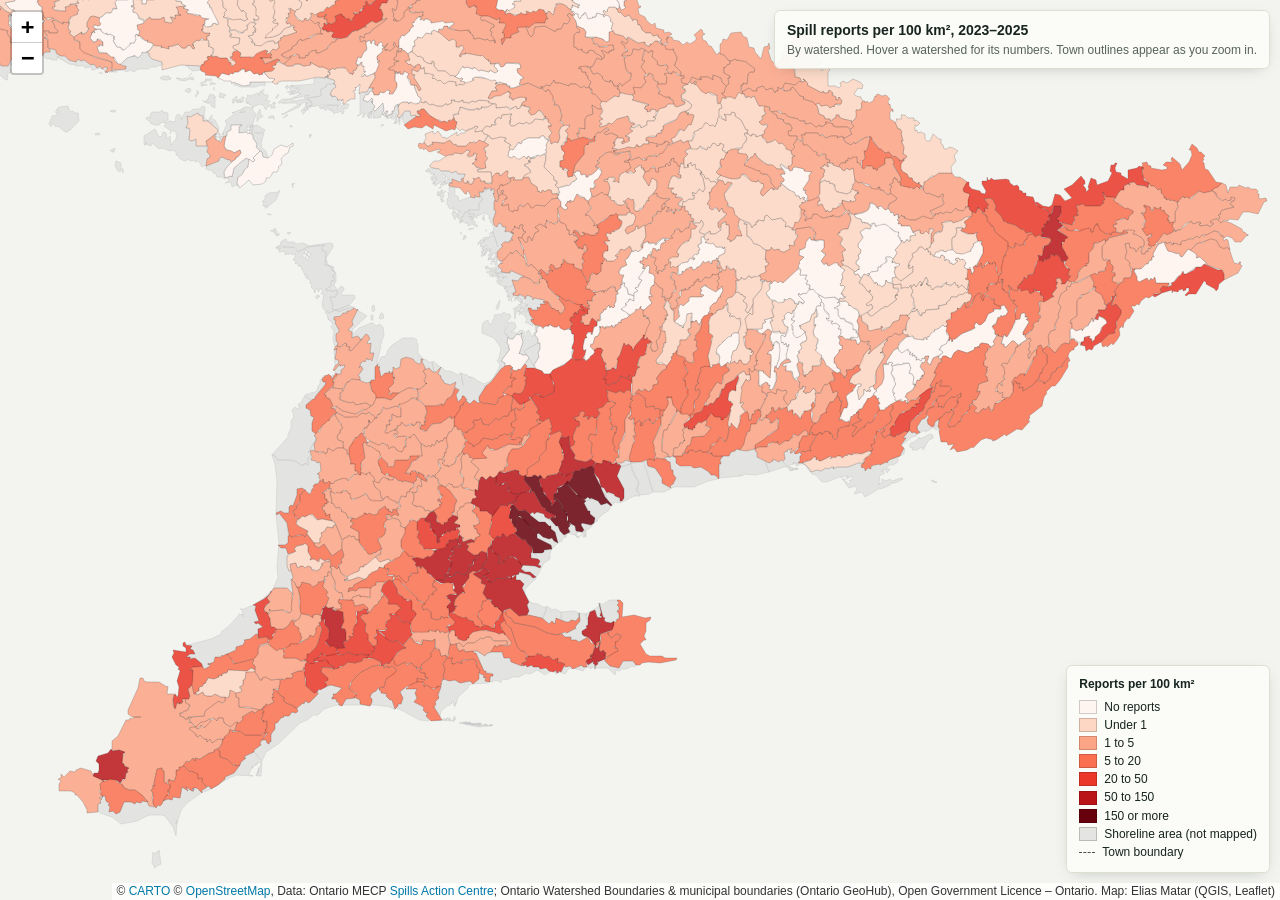
==== work/spills-map/index.html @ 02ea3e1d "Add interactive spills map" ====
<!doctype html>
<html lang="en">
<head>
<meta charset="utf-8">
<meta name="viewport" content="width=device-width, initial-scale=1">
<title>Ontario spill reports by watershed — Elias Matar</title>
<link rel="stylesheet" href="leaflet.css">
<link rel="stylesheet" href="https://fonts.googleapis.com/css2?family=IBM+Plex+Sans:wght@400;600&display=swap">
<style>
  html, body { margin:0; height:100%; background:#F3F4F0; font-family:'IBM Plex Sans', system-ui, sans-serif; color:#17241F; }
  #map { position:absolute; inset:0; background:#F3F4F0; }
  .panel { background:rgba(251,251,248,.94); border:1px solid #E0DED1; border-radius:6px;
           box-shadow:0 4px 16px -8px rgba(23,36,31,.35); padding:10px 12px; font-size:12px; line-height:1.35; }
  .title h1 { font-size:14px; margin:0 0 2px; font-weight:600; }
  .title p { margin:0; color:#57635C; }
  .legend h2 { font-size:12px; margin:0 0 6px; font-weight:600; }
  .legend div { display:flex; align-items:center; gap:7px; margin:2px 0; }
  .legend i { width:16px; height:12px; border:1px solid rgba(0,0,0,.18); display:inline-block; flex:none; }
  .legend .hatch { background:#e4e4e2; }
  .legend .town { border:0; border-top:1.5px dashed #4d4d4d; height:0; }
  .tip { font-family:'IBM Plex Sans', system-ui, sans-serif; font-size:12px; line-height:1.4; padding:6px 9px; }
  .tip b { font-size:13px; }
  .tip .muted { color:#57635C; }
  .credits { font-size:10px; color:#57635C; max-width:340px; }
  @media (max-width:600px) { .legend { display:none; } .legend.open { display:block; } .title p { display:none; } }
</style>
</head>
<body>
<div id="map"></div>
<script src="leaflet.js"></script>
<script src="data.js"></script>
<script>
// Spill reports per 100 km2 by quaternary watershed, 2023-2025.
// Data: Ontario MECP Spills Action Centre reports; Ontario Watershed Boundaries (MNR).
var CLASSES = [  // colours from the QGIS project
  [0, 0, '#FFF5F0', 'No reports'],
  [0, 1, '#FDD6C4', 'Under 1'],
  [1, 5, '#FCA486', '1 to 5'],
  [5, 20, '#FB7050', '5 to 20'],
  [20, 50, '#EA372A', '20 to 50'],
  [50, 150, '#BA1419', '50 to 150'],
  [150, Infinity, '#67000D', '150 or more']
];
function colour(r) {
  if (!r) return CLASSES[0][2];
  for (var i = 1; i < CLASSES.length; i++) if (r <= CLASSES[i][1]) return CLASSES[i][2];
  return CLASSES[CLASSES.length - 1][2];
}

var map = L.map('map', { preferCanvas: true, minZoom: 4, maxZoom: 13, zoomSnap: 0.5 })
  .fitBounds([[41.6, -83.5], [46.5, -74.3]]);  // southern Ontario
var canvas = L.canvas({ padding: 0.5, tolerance: 3 });

// Basemap sandwich: plain land/water at the bottom, place names above the data.
var KEY = 'cb1_4kl7_1_8f248e2ef84b296529e545e0';
var ATTR = '&copy; <a href="https://carto.com/attributions">CARTO</a> &copy; <a href="https://www.openstreetmap.org/copyright">OpenStreetMap</a>';
L.tileLayer('https://basemaps.cartocdn.com/rastertiles/light_nolabels/{z}/{x}/{y}.png?key=' + KEY,
  { attribution: ATTR, maxNativeZoom: 19 }).addTo(map);
map.createPane('labels');
map.getPane('labels').style.zIndex = 650;
map.getPane('labels').style.pointerEvents = 'none';
L.tileLayer('https://basemaps.cartocdn.com/rastertiles/light_only_labels/{z}/{x}/{y}.png?key=' + KEY,
  { pane: 'labels', maxNativeZoom: 19 }).addTo(map);

var D = SPILLS_MAP_DATA;
function fmt(n) { return n.toLocaleString('en-CA'); }

// Shoreline strips: land drained straight into a lake, with no numbered watershed.
L.geoJSON(D.shoreline, {
  renderer: canvas,
  style: { color: '#c8c8c8', weight: 0.5, fillColor: '#d6d6d6', fillOpacity: 0.55 },
  onEachFeature: function (f, l) {
    l.bindTooltip('<b>Shoreline area</b><br><span class="muted">Small creeks draining straight into the lake.<br>' +
      'Reports here use retired watershed codes,<br>so they can’t be placed on the map.</span>',
      { sticky: true, className: 'tip' });
  }
}).addTo(map);

// Watersheds.
var base = { color: 'rgba(60,60,60,.45)', weight: 0.5, fillOpacity: 0.85 };
var sheds = L.geoJSON(D.watersheds, {
  renderer: canvas,
  style: function (f) { return L.extend({ fillColor: colour(f.properties.r) }, base); },
  onEachFeature: function (f, l) {
    var p = f.properties;
    var html = '<b>' + (p.n || p.c) + '</b> <span class="muted">' + p.c + '</span><br>' +
      (p.s ? fmt(p.s) + ' spill reports, 2023–2025<br>' +
             '<b>' + p.r + '</b> per 100 km²<br>' +
             Math.round(100 * p.w / p.s) + '% reached water'
           : '<span class="muted">No spill reports, 2023–2025</span>');
    l.bindTooltip(html, { sticky: true, className: 'tip' });
    l.on('mouseover', function () { l.setStyle({ color: '#17241F', weight: 2 }); });
    l.on('mouseout', function () { l.setStyle({ color: base.color, weight: base.weight }); });
  }
}).addTo(map);

// Town outlines, only when zoomed in (names come from the basemap labels).
var towns = L.geoJSON(D.towns, {
  renderer: canvas, interactive: false,
  style: { color: '#4d4d4d', weight: 0.9, dashArray: '4 3', fill: false }
});
function townsByZoom() { map.getZoom() >= 8 ? towns.addTo(map) : towns.remove(); }
map.on('zoomend', townsByZoom); townsByZoom();

// Title, legend and credits.
var title = L.control({ position: 'topright' });
title.onAdd = function () {
  var d = L.DomUtil.create('div', 'panel title');
  d.innerHTML = '<h1>Spill reports per 100 km², 2023–2025</h1>' +
    '<p>By watershed. Hover a watershed for its numbers. Town outlines appear as you zoom in.</p>';
  return d;
};
title.addTo(map);

var legend = L.control({ position: 'bottomright' });
legend.onAdd = function () {
  var d = L.DomUtil.create('div', 'panel legend');
  var h = '<h2>Reports per 100 km²</h2>';
  CLASSES.forEach(function (c) { h += '<div><i style="background:' + c[2] + '"></i>' + c[3] + '</div>'; });
  h += '<div><i class="hatch"></i>Shoreline area (not mapped)</div><div><i class="town"></i>Town boundary</div>';
  d.innerHTML = h;
  return d;
};
legend.addTo(map);

map.attributionControl.setPrefix(false);
map.attributionControl.addAttribution(
  'Data: Ontario MECP <a href="https://data.ontario.ca/dataset/environmental-occurrences-and-spills">Spills Action Centre</a>; ' +
  'Ontario Watershed Boundaries &amp; municipal boundaries (Ontario GeoHub), Open Government Licence – Ontario. ' +
  'Map: Elias Matar (QGIS, Leaflet)');
</script>
</body>
</html>
---- work/spills-map/leaflet.css ----
/* required styles */

.leaflet-pane,
.leaflet-tile,
.leaflet-marker-icon,
.leaflet-marker-shadow,
.leaflet-tile-container,
.leaflet-pane > svg,
.leaflet-pane > canvas,
.leaflet-zoom-box,
.leaflet-image-layer,
.leaflet-layer {
	position: absolute;
	left: 0;
	top: 0;
	}
.leaflet-container {
	overflow: hidden;
	}
.leaflet-tile,
.leaflet-marker-icon,
.leaflet-marker-shadow {
	-webkit-user-select: none;
	   -moz-user-select: none;
	        user-select: none;
	  -webkit-user-drag: none;
	}
/* Prevents IE11 from highlighting tiles in blue */
.leaflet-tile::selection {
	background: transparent;
}
/* Safari renders non-retina tile on retina better with this, but Chrome is worse */
.leaflet-safari .leaflet-tile {
	image-rendering: -webkit-optimize-contrast;
	}
/* hack that prevents hw layers "stretching" when loading new tiles */
.leaflet-safari .leaflet-tile-container {
	width: 1600px;
	height: 1600px;
	-webkit-transform-origin: 0 0;
	}
.leaflet-marker-icon,
.leaflet-marker-shadow {
	display: block;
	}
/* .leaflet-container svg: reset svg max-width decleration shipped in Joomla! (joomla.org) 3.x */
/* .leaflet-container img: map is broken in FF if you have max-width: 100% on tiles */
.leaflet-container .leaflet-overlay-pane svg {
	max-width: none !important;
	max-height: none !important;
	}
.leaflet-container .leaflet-marker-pane img,
.leaflet-container .leaflet-shadow-pane img,
.leaflet-container .leaflet-tile-pane img,
.leaflet-container img.leaflet-image-layer,
.leaflet-container .leaflet-tile {
	max-width: none !important;
	max-height: none !important;
	width: auto;
	padding: 0;
	}

.leaflet-container img.leaflet-tile {
	/* See: https://bugs.chromium.org/p/chromium/issues/detail?id=600120 */
	mix-blend-mode: plus-lighter;
}

.leaflet-container.leaflet-touch-zoom {
	-ms-touch-action: pan-x pan-y;
	touch-action: pan-x pan-y;
	}
.leaflet-container.leaflet-touch-drag {
	-ms-touch-action: pinch-zoom;
	/* Fallback for FF which doesn't support pinch-zoom */
	touch-action: none;
	touch-action: pinch-zoom;
}
.leaflet-container.leaflet-touch-drag.leaflet-touch-zoom {
	-ms-touch-action: none;
	touch-action: none;
}
.leaflet-container {
	-webkit-tap-highlight-color: transparent;
}
.leaflet-container a {
	-webkit-tap-highlight-color: rgba(51, 181, 229, 0.4);
}
.leaflet-tile {
	filter: inherit;
	visibility: hidden;
	}
.leaflet-tile-loaded {
	visibility: inherit;
	}
.leaflet-zoom-box {
	width: 0;
	height: 0;
	-moz-box-sizing: border-box;
	     box-sizing: border-box;
	z-index: 800;
	}
/* workaround for https://bugzilla.mozilla.org/show_bug.cgi?id=888319 */
.leaflet-overlay-pane svg {
	-moz-user-select: none;
	}

.leaflet-pane         { z-index: 400; }

.leaflet-tile-pane    { z-index: 200; }
.leaflet-overlay-pane { z-index: 400; }
.leaflet-shadow-pane  { z-index: 500; }
.leaflet-marker-pane  { z-index: 600; }
.leaflet-tooltip-pane   { z-index: 650; }
.leaflet-popup-pane   { z-index: 700; }

.leaflet-map-pane canvas { z-index: 100; }
.leaflet-map-pane svg    { z-index: 200; }

.leaflet-vml-shape {
	width: 1px;
	height: 1px;
	}
.lvml {
	behavior: url(#default#VML);
	display: inline-block;
	position: absolute;
	}


/* control positioning */

.leaflet-control {
	position: relative;
	z-index: 800;
	pointer-events: visiblePainted; /* IE 9-10 doesn't have auto */
	pointer-events: auto;
	}
.leaflet-top,
.leaflet-bottom {
	position: absolute;
	z-index: 1000;
	pointer-events: none;
	}
.leaflet-top {
	top: 0;
	}
.leaflet-right {
	right: 0;
	}
.leaflet-bottom {
	bottom: 0;
	}
.leaflet-left {
	left: 0;
	}
.leaflet-control {
	float: left;
	clear: both;
	}
.leaflet-right .leaflet-control {
	float: right;
	}
.leaflet-top .leaflet-control {
	margin-top: 10px;
	}
.leaflet-bottom .leaflet-control {
	margin-bottom: 10px;
	}
.leaflet-left .leaflet-control {
	margin-left: 10px;
	}
.leaflet-right .leaflet-control {
	margin-right: 10px;
	}


/* zoom and fade animations */

.leaflet-fade-anim .leaflet-popup {
	opacity: 0;
	-webkit-transition: opacity 0.2s linear;
	   -moz-transition: opacity 0.2s linear;
	        transition: opacity 0.2s linear;
	}
.leaflet-fade-anim .leaflet-map-pane .leaflet-popup {
	opacity: 1;
	}
.leaflet-zoom-animated {
	-webkit-transform-origin: 0 0;
	    -ms-transform-origin: 0 0;
	        transform-origin: 0 0;
	}
svg.leaflet-zoom-animated {
	will-change: transform;
}

.leaflet-zoom-anim .leaflet-zoom-animated {
	-webkit-transition: -webkit-transform 0.25s cubic-bezier(0,0,0.25,1);
	   -moz-transition:    -moz-transform 0.25s cubic-bezier(0,0,0.25,1);
	        transition:         transform 0.25s cubic-bezier(0,0,0.25,1);
	}
.leaflet-zoom-anim .leaflet-tile,
.leaflet-pan-anim .leaflet-tile {
	-webkit-transition: none;
	   -moz-transition: none;
	        transition: none;
	}

.leaflet-zoom-anim .leaflet-zoom-hide {
	visibility: hidden;
	}


/* cursors */

.leaflet-interactive {
	cursor: pointer;
	}
.leaflet-grab {
	cursor: -webkit-grab;
	cursor:    -moz-grab;
	cursor:         grab;
	}
.leaflet-crosshair,
.leaflet-crosshair .leaflet-interactive {
	cursor: crosshair;
	}
.leaflet-popup-pane,
.leaflet-control {
	cursor: auto;
	}
.leaflet-dragging .leaflet-grab,
.leaflet-dragging .leaflet-grab .leaflet-interactive,
.leaflet-dragging .leaflet-marker-draggable {
	cursor: move;
	cursor: -webkit-grabbing;
	cursor:    -moz-grabbing;
	cursor:         grabbing;
	}

/* marker & overlays interactivity */
.leaflet-marker-icon,
.leaflet-marker-shadow,
.leaflet-image-layer,
.leaflet-pane > svg path,
.leaflet-tile-container {
	pointer-events: none;
	}

.leaflet-marker-icon.leaflet-interactive,
.leaflet-image-layer.leaflet-interactive,
.leaflet-pane > svg path.leaflet-interactive,
svg.leaflet-image-layer.leaflet-interactive path {
	pointer-events: visiblePainted; /* IE 9-10 doesn't have auto */
	pointer-events: auto;
	}

/* visual tweaks */

.leaflet-container {
	background: #ddd;
	outline-offset: 1px;
	}
.leaflet-container a {
	color: #0078A8;
	}
.leaflet-zoom-box {
	border: 2px dotted #38f;
	background: rgba(255,255,255,0.5);
	}


/* general typography */
.leaflet-container {
	font-family: "Helvetica Neue", Arial, Helvetica, sans-serif;
	font-size: 12px;
	font-size: 0.75rem;
	line-height: 1.5;
	}


/* general toolbar styles */

.leaflet-bar {
	box-shadow: 0 1px 5px rgba(0,0,0,0.65);
	border-radius: 4px;
	}
.leaflet-bar a {
	background-color: #fff;
	border-bottom: 1px solid #ccc;
	width: 26px;
	height: 26px;
	line-height: 26px;
	display: block;
	text-align: center;
	text-decoration: none;
	color: black;
	}
.leaflet-bar a,
.leaflet-control-layers-toggle {
	background-position: 50% 50%;
	background-repeat: no-repeat;
	display: block;
	}
.leaflet-bar a:hover,
.leaflet-bar a:focus {
	background-color: #f4f4f4;
	}
.leaflet-bar a:first-child {
	border-top-left-radius: 4px;
	border-top-right-radius: 4px;
	}
.leaflet-bar a:last-child {
	border-bottom-left-radius: 4px;
	border-bottom-right-radius: 4px;
	border-bottom: none;
	}
.leaflet-bar a.leaflet-disabled {
	cursor: default;
	background-color: #f4f4f4;
	color: #bbb;
	}

.leaflet-touch .leaflet-bar a {
	width: 30px;
	height: 30px;
	line-height: 30px;
	}
.leaflet-touch .leaflet-bar a:first-child {
	border-top-left-radius: 2px;
	border-top-right-radius: 2px;
	}
.leaflet-touch .leaflet-bar a:last-child {
	border-bottom-left-radius: 2px;
	border-bottom-right-radius: 2px;
	}

/* zoom control */

.leaflet-control-zoom-in,
.leaflet-control-zoom-out {
	font: bold 18px 'Lucida Console', Monaco, monospace;
	text-indent: 1px;
	}

.leaflet-touch .leaflet-control-zoom-in, .leaflet-touch .leaflet-control-zoom-out  {
	font-size: 22px;
	}


/* layers control */

.leaflet-control-layers {
	box-shadow: 0 1px 5px rgba(0,0,0,0.4);
	background: #fff;
	border-radius: 5px;
	}
.leaflet-control-layers-toggle {
	background-image: url(images/layers.png);
	width: 36px;
	height: 36px;
	}
.leaflet-retina .leaflet-control-layers-toggle {
	background-image: url(images/layers-2x.png);
	background-size: 26px 26px;
	}
.leaflet-touch .leaflet-control-layers-toggle {
	width: 44px;
	height: 44px;
	}
.leaflet-control-layers .leaflet-control-layers-list,
.leaflet-control-layers-expanded .leaflet-control-layers-toggle {
	display: none;
	}
.leaflet-control-layers-expanded .leaflet-control-layers-list {
	display: block;
	position: relative;
	}
.leaflet-control-layers-expanded {
	padding: 6px 10px 6px 6px;
	color: #333;
	background: #fff;
	}
.leaflet-control-layers-scrollbar {
	overflow-y: scroll;
	overflow-x: hidden;
	padding-right: 5px;
	}
.leaflet-control-layers-selector {
	margin-top: 2px;
	position: relative;
	top: 1px;
	}
.leaflet-control-layers label {
	display: block;
	font-size: 13px;
	font-size: 1.08333em;
	}
.leaflet-control-layers-separator {
	height: 0;
	border-top: 1px solid #ddd;
	margin: 5px -10px 5px -6px;
	}

/* Default icon URLs */
.leaflet-default-icon-path { /* used only in path-guessing heuristic, see L.Icon.Default */
	background-image: url(images/marker-icon.png);
	}


/* attribution and scale controls */

.leaflet-container .leaflet-control-attribution {
	background: #fff;
	background: rgba(255, 255, 255, 0.8);
	margin: 0;
	}
.leaflet-control-attribution,
.leaflet-control-scale-line {
	padding: 0 5px;
	color: #333;
	line-height: 1.4;
	}
.leaflet-control-attribution a {
	text-decoration: none;
	}
.leaflet-control-attribution a:hover,
.leaflet-control-attribution a:focus {
	text-decoration: underline;
	}
.leaflet-attribution-flag {
	display: inline !important;
	vertical-align: baseline !important;
	width: 1em;
	height: 0.6669em;
	}
.leaflet-left .leaflet-control-scale {
	margin-left: 5px;
	}
.leaflet-bottom .leaflet-control-scale {
	margin-bottom: 5px;
	}
.leaflet-control-scale-line {
	border: 2px solid #777;
	border-top: none;
	line-height: 1.1;
	padding: 2px 5px 1px;
	white-space: nowrap;
	-moz-box-sizing: border-box;
	     box-sizing: border-box;
	background: rgba(255, 255, 255, 0.8);
	text-shadow: 1px 1px #fff;
	}
.leaflet-control-scale-line:not(:first-child) {
	border-top: 2px solid #777;
	border-bottom: none;
	margin-top: -2px;
	}
.leaflet-control-scale-line:not(:first-child):not(:last-child) {
	border-bottom: 2px solid #777;
	}

.leaflet-touch .leaflet-control-attribution,
.leaflet-touch .leaflet-control-layers,
.leaflet-touch .leaflet-bar {
	box-shadow: none;
	}
.leaflet-touch .leaflet-control-layers,
.leaflet-touch .leaflet-bar {
	border: 2px solid rgba(0,0,0,0.2);
	background-clip: padding-box;
	}


/* popup */

.leaflet-popup {
	position: absolute;
	text-align: center;
	margin-bottom: 20px;
	}
.leaflet-popup-content-wrapper {
	padding: 1px;
	text-align: left;
	border-radius: 12px;
	}
.leaflet-popup-content {
	margin: 13px 24px 13px 20px;
	line-height: 1.3;
	font-size: 13px;
	font-size: 1.08333em;
	min-height: 1px;
	}
.leaflet-popup-content p {
	margin: 17px 0;
	margin: 1.3em 0;
	}
.leaflet-popup-tip-container {
	width: 40px;
	height: 20px;
	position: absolute;
	left: 50%;
	margin-top: -1px;
	margin-left: -20px;
	overflow: hidden;
	pointer-events: none;
	}
.leaflet-popup-tip {
	width: 17px;
	height: 17px;
	padding: 1px;

	margin: -10px auto 0;
	pointer-events: auto;

	-webkit-transform: rotate(45deg);
	   -moz-transform: rotate(45deg);
	    -ms-transform: rotate(45deg);
	        transform: rotate(45deg);
	}
.leaflet-popup-content-wrapper,
.leaflet-popup-tip {
	background: white;
	color: #333;
	box-shadow: 0 3px 14px rgba(0,0,0,0.4);
	}
.leaflet-container a.leaflet-popup-close-button {
	position: absolute;
	top: 0;
	right: 0;
	border: none;
	text-align: center;
	width: 24px;
	height: 24px;
	font: 16px/24px Tahoma, Verdana, sans-serif;
	color: #757575;
	text-decoration: none;
	background: transparent;
	}
.leaflet-container a.leaflet-popup-close-button:hover,
.leaflet-container a.leaflet-popup-close-button:focus {
	color: #585858;
	}
.leaflet-popup-scrolled {
	overflow: auto;
	}

.leaflet-oldie .leaflet-popup-content-wrapper {
	-ms-zoom: 1;
	}
.leaflet-oldie .leaflet-popup-tip {
	width: 24px;
	margin: 0 auto;

	-ms-filter: "progid:DXImageTransform.Microsoft.Matrix(M11=0.70710678, M12=0.70710678, M21=-0.70710678, M22=0.70710678)";
	filter: progid:DXImageTransform.Microsoft.Matrix(M11=0.70710678, M12=0.70710678, M21=-0.70710678, M22=0.70710678);
	}

.leaflet-oldie .leaflet-control-zoom,
.leaflet-oldie .leaflet-control-layers,
.leaflet-oldie .leaflet-popup-content-wrapper,
.leaflet-oldie .leaflet-popup-tip {
	border: 1px solid #999;
	}


/* div icon */

.leaflet-div-icon {
	background: #fff;
	border: 1px solid #666;
	}


/* Tooltip */
/* Base styles for the element that has a tooltip */
.leaflet-tooltip {
	position: absolute;
	padding: 6px;
	background-color: #fff;
	border: 1px solid #fff;
	border-radius: 3px;
	color: #222;
	white-space: nowrap;
	-webkit-user-select: none;
	-moz-user-select: none;
	-ms-user-select: none;
	user-select: none;
	pointer-events: none;
	box-shadow: 0 1px 3px rgba(0,0,0,0.4);
	}
.leaflet-tooltip.leaflet-interactive {
	cursor: pointer;
	pointer-events: auto;
	}
.leaflet-tooltip-top:before,
.leaflet-tooltip-bottom:before,
.leaflet-tooltip-left:before,
.leaflet-tooltip-right:before {
	position: absolute;
	pointer-events: none;
	border: 6px solid transparent;
	background: transparent;
	content: "";
	}

/* Directions */

.leaflet-tooltip-bottom {
	margin-top: 6px;
}
.leaflet-tooltip-top {
	margin-top: -6px;
}
.leaflet-tooltip-bottom:before,
.leaflet-tooltip-top:before {
	left: 50%;
	margin-left: -6px;
	}
.leaflet-tooltip-top:before {
	bottom: 0;
	margin-bottom: -12px;
	border-top-color: #fff;
	}
.leaflet-tooltip-bottom:before {
	top: 0;
	margin-top: -12px;
	margin-left: -6px;
	border-bottom-color: #fff;
	}
.leaflet-tooltip-left {
	margin-left: -6px;
}
.leaflet-tooltip-right {
	margin-left: 6px;
}
.leaflet-tooltip-left:before,
.leaflet-tooltip-right:before {
	top: 50%;
	margin-top: -6px;
	}
.leaflet-tooltip-left:before {
	right: 0;
	margin-right: -12px;
	border-left-color: #fff;
	}
.leaflet-tooltip-right:before {
	left: 0;
	margin-left: -12px;
	border-right-color: #fff;
	}

/* Printing */

@media print {
	/* Prevent printers from removing background-images of controls. */
	.leaflet-control {
		-webkit-print-color-adjust: exact;
		print-color-adjust: exact;
		}
	}
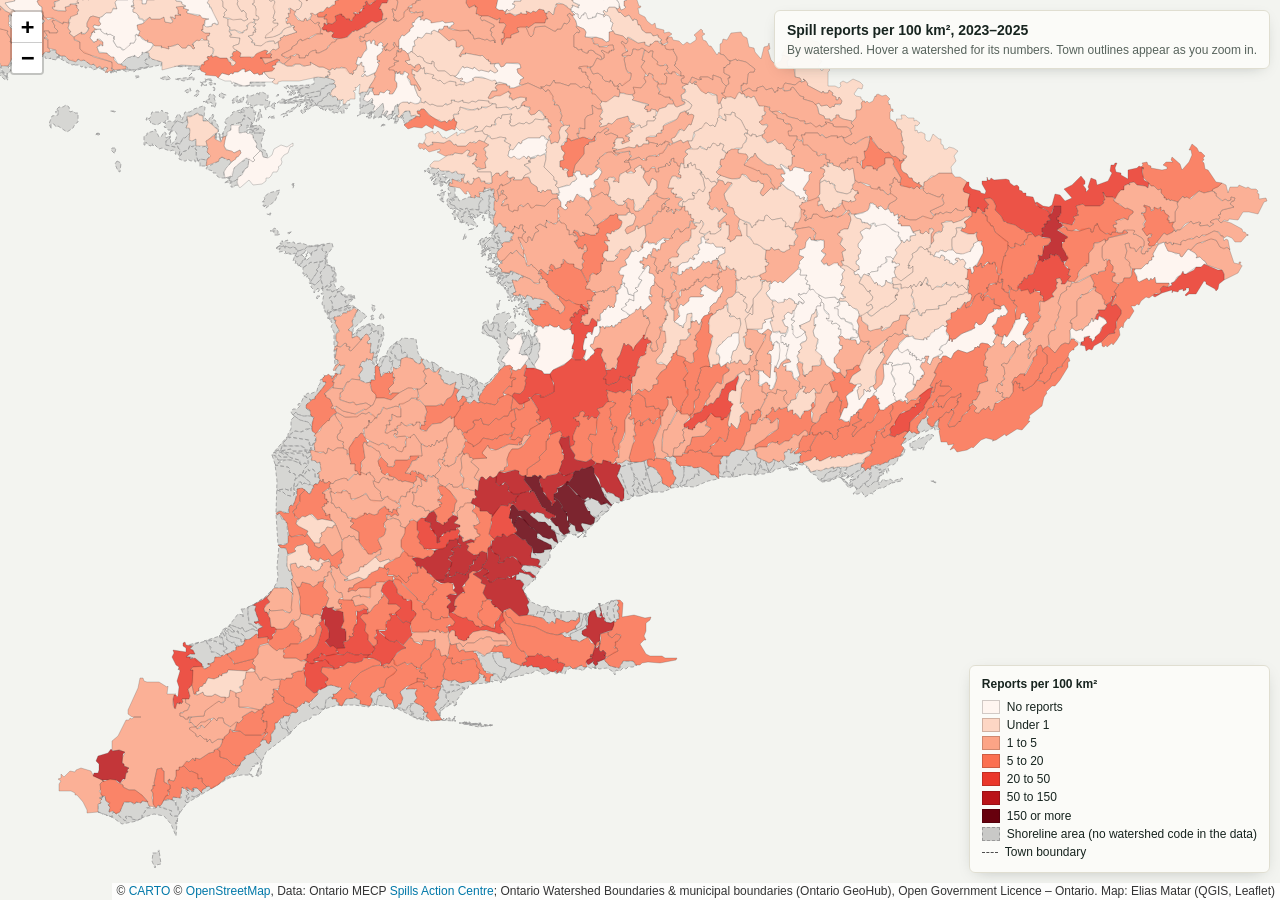
==== commit 5e3e5bc3: "Name shoreline strips on web map" ====
--- a/work/spills-map/index.html
+++ b/work/spills-map/index.html
@@ -16,7 +16,7 @@
   .legend h2 { font-size:12px; margin:0 0 6px; font-weight:600; }
   .legend div { display:flex; align-items:center; gap:7px; margin:2px 0; }
   .legend i { width:16px; height:12px; border:1px solid rgba(0,0,0,.18); display:inline-block; flex:none; }
-  .legend .hatch { background:#e4e4e2; }
+  .legend .hatch { background:#c9c9c7; border:1px dashed #9a9a9a; }
   .legend .town { border:0; border-top:1.5px dashed #4d4d4d; height:0; }
   .tip { font-family:'IBM Plex Sans', system-ui, sans-serif; font-size:12px; line-height:1.4; padding:6px 9px; }
   .tip b { font-size:13px; }
@@ -47,8 +47,19 @@
   return CLASSES[CLASSES.length - 1][2];
 }
 
-var map = L.map('map', { preferCanvas: true, minZoom: 4, maxZoom: 13, zoomSnap: 0.5 })
-  .fitBounds([[41.6, -83.5], [46.5, -74.3]]);  // southern Ontario
+// When embedded in the project page, the mouse wheel scrolls the page until the
+// map is clicked; on its own page it zooms straight away.
+var EMBEDDED = window.self !== window.top;
+var START = [[41.6, -83.5], [46.5, -74.3]];  // southern Ontario
+var map = L.map('map', { preferCanvas: true, minZoom: 4, maxZoom: 13, zoomSnap: 0.5,
+                         scrollWheelZoom: !EMBEDDED }).fitBounds(START);
+if (EMBEDDED) map.once('click', function () { map.scrollWheelZoom.enable(); });
+// The frame can change size while the page loads; re-fit until the user moves the map.
+var moved = false;
+map.once('dragstart zoomstart', function () { moved = true; });
+function refit() { map.invalidateSize(); if (!moved) map.fitBounds(START, { animate: false }); }
+window.addEventListener('load', refit);
+window.addEventListener('resize', refit);
 var canvas = L.canvas({ padding: 0.5, tolerance: 3 });
 
 // Basemap sandwich: plain land/water at the bottom, place names above the data.
@@ -65,13 +76,15 @@
 var D = SPILLS_MAP_DATA;
 function fmt(n) { return n.toLocaleString('en-CA'); }
 
-// Shoreline strips: land drained straight into a lake, with no numbered watershed.
+// Shoreline strips: land drained straight into a lake. The Province gives them
+// no quaternary code, so no spill report can be placed in them.
 L.geoJSON(D.shoreline, {
   renderer: canvas,
-  style: { color: '#c8c8c8', weight: 0.5, fillColor: '#d6d6d6', fillOpacity: 0.55 },
+  style: { color: '#9a9a9a', weight: 0.8, dashArray: '3 3', fillColor: '#c9c9c7', fillOpacity: 0.7 },
   onEachFeature: function (f, l) {
-    l.bindTooltip('<b>Shoreline area</b><br><span class="muted">Small creeks draining straight into the lake.<br>' +
-      'Reports here use retired watershed codes,<br>so they can’t be placed on the map.</span>',
+    l.bindTooltip('<b>' + (f.properties.n || 'Shoreline area') + '</b> <span class="muted">shoreline area</span><br>' +
+      '<span class="muted">Drains straight into the lake. The spill data has no<br>' +
+      'watershed code for this area, so reports can’t be placed here.</span>',
       { sticky: true, className: 'tip' });
   }
 }).addTo(map);
@@ -107,7 +120,8 @@
 title.onAdd = function () {
   var d = L.DomUtil.create('div', 'panel title');
   d.innerHTML = '<h1>Spill reports per 100 km², 2023–2025</h1>' +
-    '<p>By watershed. Hover a watershed for its numbers. Town outlines appear as you zoom in.</p>';
+    '<p>By watershed. Hover a watershed for its numbers. Town outlines appear as you zoom in.' +
+    (EMBEDDED ? ' Click the map to zoom with the scroll wheel.' : '') + '</p>';
   return d;
 };
 title.addTo(map);
@@ -117,7 +131,7 @@
   var d = L.DomUtil.create('div', 'panel legend');
   var h = '<h2>Reports per 100 km²</h2>';
   CLASSES.forEach(function (c) { h += '<div><i style="background:' + c[2] + '"></i>' + c[3] + '</div>'; });
-  h += '<div><i class="hatch"></i>Shoreline area (not mapped)</div><div><i class="town"></i>Town boundary</div>';
+  h += '<div><i class="hatch"></i>Shoreline area (no watershed code in the data)</div><div><i class="town"></i>Town boundary</div>';
   d.innerHTML = h;
   return d;
 };
